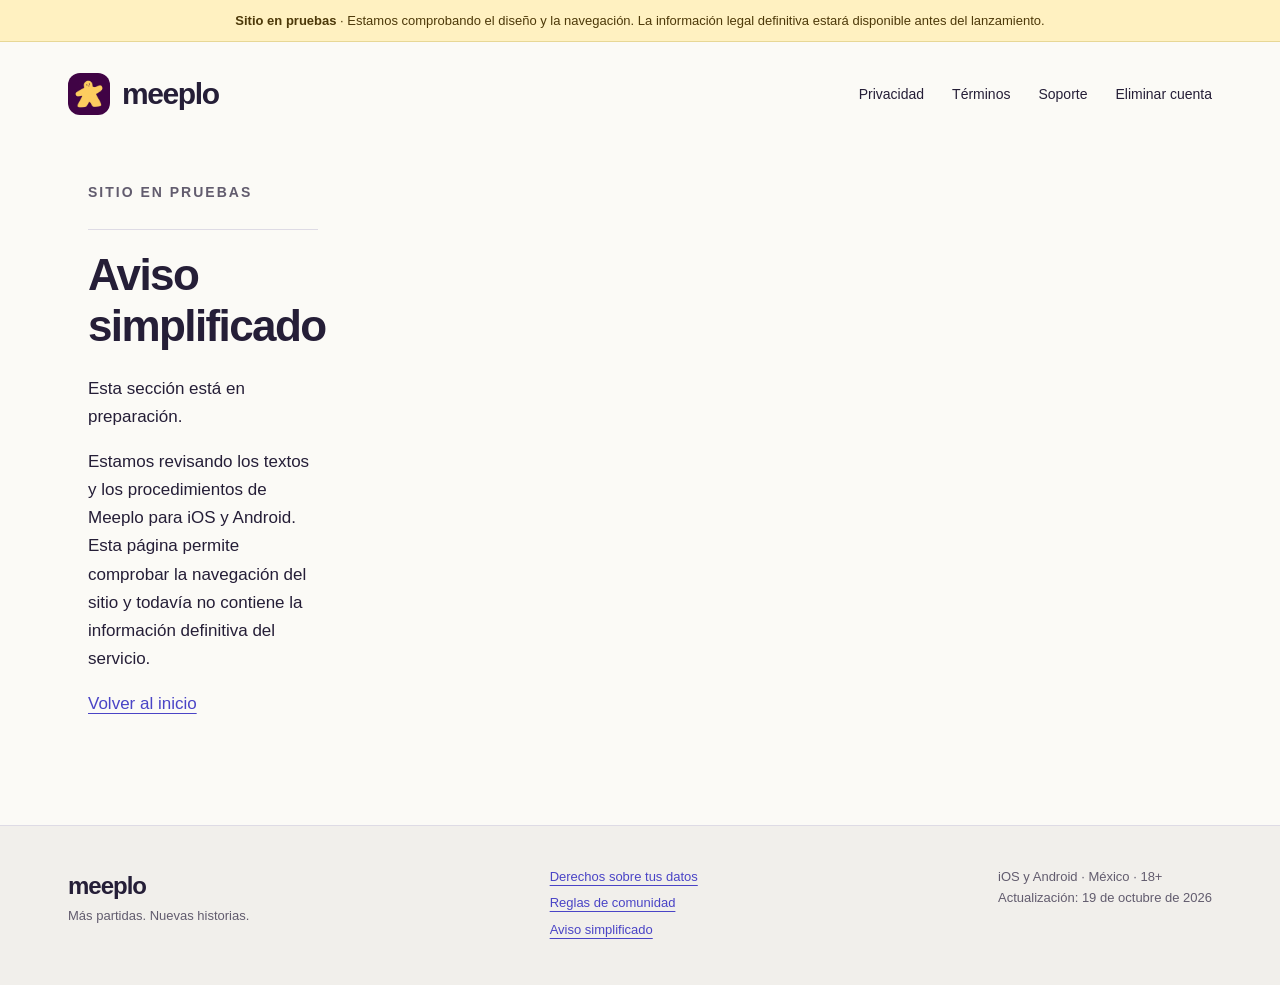
==== aviso-simplificado/index.html @ b1030d9e "Publish Meeplo navigation preview" ====
<!doctype html>
<html lang="es-MX"><head><meta charset="utf-8"><meta name="viewport" content="width=device-width, initial-scale=1">
<title>Aviso simplificado · Meeplo</title><meta name="description" content="Información, privacidad, términos y soporte de Meeplo para iOS y Android.">
<meta name="robots" content="noindex,nofollow"><link rel="stylesheet" href="../assets/site.css"><link rel="icon" href="../assets/meeplo.png"></head>
<body><a class="skip" href="#contenido">Saltar al contenido</a><div class="draft"><strong>Sitio en pruebas</strong> · Estamos comprobando el diseño y la navegación. La información legal definitiva estará disponible antes del lanzamiento.</div>
<header><a class="brand" href="../"><img src="../assets/meeplo.png" width="42" height="42" alt=""><span>meeplo</span></a><nav aria-label="Navegación principal"><a href="../privacidad/">Privacidad</a><a href="../terminos/">Términos</a><a href="../soporte/">Soporte</a><a href="../eliminar-cuenta/">Eliminar cuenta</a></nav></header>
<main id="contenido" tabindex="-1" class="document"><article><p class="eyebrow">SITIO EN PRUEBAS</p><h1>Aviso simplificado</h1><p>Esta sección está en preparación.</p><p>Estamos revisando los textos y los procedimientos de Meeplo para iOS y Android. Esta página permite comprobar la navegación del sitio y todavía no contiene la información definitiva del servicio.</p><p><a href="../">Volver al inicio</a></p></article></main>
<footer><div><strong>meeplo</strong><p>Más partidas. Nuevas historias.</p></div><div><a href="../derechos/">Derechos sobre tus datos</a><a href="../comunidad/">Reglas de comunidad</a><a href="../aviso-simplificado/">Aviso simplificado</a></div><p>iOS y Android · México · 18+<br>Actualización: <time datetime="2026-10-19">19 de octubre de 2026</time></p></footer></body></html>
---- assets/site.css ----
:root{color-scheme:light;--ink:#251e37;--purple:#4a44c6;--muted:#625c6e;--paper:#fbfaf6;--line:#dedbe5;--yellow:#ffda66}*{box-sizing:border-box}html{scroll-behavior:smooth;scroll-padding-top:2rem}body{margin:0;background:var(--paper);color:var(--ink);font:17px/1.65 -apple-system,BlinkMacSystemFont,"Segoe UI",sans-serif}a{color:var(--purple);text-underline-offset:4px}a:hover{text-decoration-thickness:2px}a:focus-visible{outline:3px solid var(--purple);outline-offset:5px;border-radius:3px}img{max-width:100%;height:auto}.skip{position:absolute;top:-100px;left:1rem;background:white;padding:1rem;z-index:10}.skip:focus{top:1rem}.draft{padding:10px 24px;background:#fff1c1;color:#4d3909;text-align:center;font-size:13px;border-bottom:1px solid #e7d796}header{max-width:1220px;margin:auto;padding:27px 38px;display:flex;justify-content:space-between;align-items:center;gap:24px}.brand{display:flex;align-items:center;gap:12px;text-decoration:none;color:var(--ink);font-size:30px;font-weight:800;letter-spacing:-1.4px}.brand img{border-radius:12px}nav{display:flex;flex-wrap:wrap;gap:12px 28px}nav a{color:var(--ink);font-size:14px;text-decoration:none;padding:8px 0}nav a[aria-current]{color:var(--purple);text-decoration:underline;font-weight:700}.home{max-width:1220px;margin:auto;padding:25px 38px 80px}.hero{display:grid;grid-template-columns:1.35fr 1fr;gap:60px;align-items:center;padding:35px 0 76px}.eyebrow{font-size:11px;font-weight:750;letter-spacing:2px;color:var(--purple);margin:0 0 20px}h1,h2,p{margin-top:0}h1{font-size:clamp(42px,5.1vw,65px);letter-spacing:-3px;line-height:1.1;font-weight:750;margin-bottom:24px}h1 em{font-style:normal;color:var(--purple)}.lead{font-size:18px;line-height:1.7;max-width:550px;color:var(--muted)}.actions{display:flex;align-items:center;gap:24px;flex-wrap:wrap;margin:30px 0 20px}.button{display:inline-flex;align-items:center;justify-content:space-between;gap:30px;background:var(--purple);color:white;border-radius:12px;text-decoration:none;padding:13px 20px;font-size:14px;font-weight:650}.text-link{font-size:14px;font-weight:650}.small{font-size:12px;color:var(--muted)}.hero-art{aspect-ratio:1/1.16;background:#330e42;border-radius:140px 140px 32px 32px;display:flex;align-items:center;justify-content:center;flex-direction:column;color:var(--yellow);padding:36px;text-align:center;box-shadow:12px 12px 0 #eee9e3}.hero-art img{width:160px;border-radius:32px}.hero-art p{font-size:48px;font-weight:750;line-height:1.08;letter-spacing:-2px;margin:20px 0 25px}.hero-art span{font-size:10px;letter-spacing:2px}.how{border-top:1px solid var(--line);border-bottom:1px solid var(--line);padding:38px 0;display:grid;grid-template-columns:1fr 1.2fr 1fr;gap:40px}.how h2{font-size:27px;line-height:1.2;letter-spacing:-.7px}.how p{font-size:15px;color:var(--muted);margin:0}.help{display:grid;grid-template-columns:1fr 1.5fr;gap:70px;margin-top:66px}.help h2{font-size:40px;line-height:1.15;letter-spacing:-1.5px}.help p:not(.eyebrow){color:var(--muted);font-size:16px;max-width:320px}.link-list>a{display:flex;justify-content:space-between;gap:24px;align-items:center;text-decoration:none;color:var(--ink);padding:22px 0;border-bottom:1px solid var(--line)}.link-list>a:first-child{padding-top:0}.link-list strong{font-size:18px}.link-list small{display:block;color:var(--muted);font-size:14px;margin-top:3px}.link-list b{color:var(--purple);font-size:24px}footer{border-top:1px solid var(--line);padding:40px max(30px,calc((100vw - 1144px)/2));display:flex;justify-content:space-between;gap:30px;font-size:13px;background:#f1efeb}footer strong{font-size:24px;letter-spacing:-1px}footer p{color:var(--muted);margin-bottom:0}footer a{display:block;margin-bottom:5px}.document{max-width:1180px;margin:35px auto 90px;padding:0 38px;display:grid;grid-template-columns:230px minmax(0,720px);gap:60px;align-items:start}.document h1{font-size:44px;letter-spacing:-1.6px;line-height:1.15}.document h2{font-size:25px;letter-spacing:-.5px;margin-top:42px;margin-bottom:14px}.document p,.document li{overflow-wrap:anywhere}.document article{min-width:0}.document aside{position:sticky;top:25px;font-size:13px}.document aside ol{list-style:none;padding:0;margin:0}.document aside a{color:var(--muted);text-decoration:none;display:block;padding:6px 0;line-height:1.4}.document aside a:hover{text-decoration:underline}.document mark{background:#fff0bd;color:#59420e;border-radius:3px;padding:2px 3px;font-size:.9em}.document article>p:first-of-type{font-size:14px;color:var(--muted);border-bottom:1px solid var(--line);padding-bottom:25px}.document li{margin:10px 0}@media(max-width:800px){header{align-items:flex-start;padding:22px 24px;flex-direction:column;gap:16px}nav{gap:8px 22px}.home{padding:15px 24px 50px}.hero{grid-template-columns:1fr;gap:35px;padding:22px 0 45px}h1{font-size:48px;letter-spacing:-2px}.hero-art{max-width:360px;width:100%;aspect-ratio:1.15;margin:auto;border-radius:100px 100px 24px 24px;box-shadow:7px 7px 0 #eee9e3;padding:25px}.hero-art img{width:100px}.hero-art p{font-size:36px;margin:12px 0 20px}.how{grid-template-columns:1fr;gap:16px;padding:28px 0}.how h2{margin-bottom:0}.help{grid-template-columns:1fr;gap:20px;margin-top:40px}.help h2{font-size:34px}.help p:not(.eyebrow){max-width:none}footer{padding:30px 24px;flex-direction:column;gap:24px}.document{display:block;padding:0 24px;margin-top:20px}.document aside{position:static;border-bottom:1px solid var(--line);padding-bottom:20px;margin-bottom:30px}.document aside ol{columns:2;column-gap:22px}.document aside li{break-inside:avoid}.document h1{font-size:36px}.draft{font-size:12px;padding:10px 18px}.document h2{font-size:23px}}@media(max-width:380px){h1{font-size:42px}.actions{gap:18px}.document aside ol{columns:1}nav{gap:8px 16px}.document h1{font-size:32px}}@media(prefers-reduced-motion:reduce){html{scroll-behavior:auto}}@media print{header,footer,.draft,aside,.skip{display:none!important}.document{display:block;margin:0;padding:0}body{font:11pt/1.5 serif;background:white}.document h1{font-size:24pt}.document h2{font-size:16pt;break-after:avoid}a{color:inherit}}
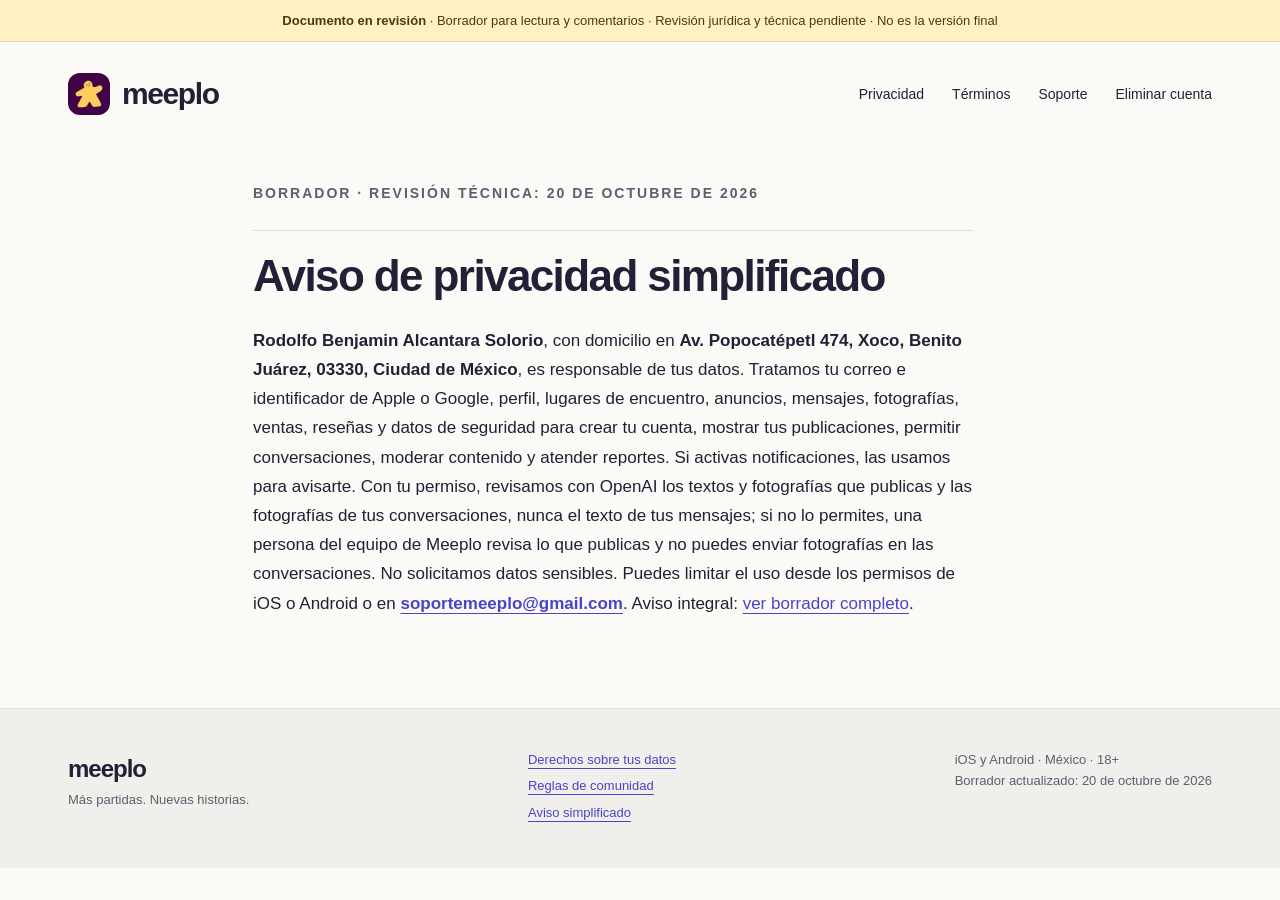
==== commit 94c302d5: "Add review drafts to Meeplo website" ====
--- a/aviso-simplificado/index.html
+++ b/aviso-simplificado/index.html
@@ -1,8 +1,10 @@
 <!doctype html>
 <html lang="es-MX"><head><meta charset="utf-8"><meta name="viewport" content="width=device-width, initial-scale=1">
-<title>Aviso simplificado · Meeplo</title><meta name="description" content="Información, privacidad, términos y soporte de Meeplo para iOS y Android.">
+<title>Aviso simplificado · Meeplo</title><meta name="description" content="Borrador de Aviso simplificado de Meeplo para iOS y Android, disponible para revisión.">
 <meta name="robots" content="noindex,nofollow"><link rel="stylesheet" href="../assets/site.css"><link rel="icon" href="../assets/meeplo.png"></head>
-<body><a class="skip" href="#contenido">Saltar al contenido</a><div class="draft"><strong>Sitio en pruebas</strong> · Estamos comprobando el diseño y la navegación. La información legal definitiva estará disponible antes del lanzamiento.</div>
+<body><a class="skip" href="#contenido">Saltar al contenido</a><div class="draft"><strong>Documento en revisión</strong> · Borrador para lectura y comentarios · Revisión jurídica y técnica pendiente · No es la versión final</div>
 <header><a class="brand" href="../"><img src="../assets/meeplo.png" width="42" height="42" alt=""><span>meeplo</span></a><nav aria-label="Navegación principal"><a href="../privacidad/">Privacidad</a><a href="../terminos/">Términos</a><a href="../soporte/">Soporte</a><a href="../eliminar-cuenta/">Eliminar cuenta</a></nav></header>
-<main id="contenido" tabindex="-1" class="document"><article><p class="eyebrow">SITIO EN PRUEBAS</p><h1>Aviso simplificado</h1><p>Esta sección está en preparación.</p><p>Estamos revisando los textos y los procedimientos de Meeplo para iOS y Android. Esta página permite comprobar la navegación del sitio y todavía no contiene la información definitiva del servicio.</p><p><a href="../">Volver al inicio</a></p></article></main>
-<footer><div><strong>meeplo</strong><p>Más partidas. Nuevas historias.</p></div><div><a href="../derechos/">Derechos sobre tus datos</a><a href="../comunidad/">Reglas de comunidad</a><a href="../aviso-simplificado/">Aviso simplificado</a></div><p>iOS y Android · México · 18+<br>Actualización: <time datetime="2026-10-19">19 de octubre de 2026</time></p></footer></body></html>+<main id="contenido" tabindex="-1" class="document no-aside"><article><p class="eyebrow">BORRADOR · REVISIÓN TÉCNICA: 20 DE OCTUBRE DE 2026</p><h1 id="seccion-1">Aviso de privacidad simplificado</h1>
+<p><strong>Rodolfo Benjamin Alcantara Solorio</strong>, con domicilio en <strong>Av. Popocatépetl 474, Xoco, Benito Juárez, 03330, Ciudad de México</strong>, es responsable de tus datos. Tratamos tu correo e identificador de Apple o Google, perfil, lugares de encuentro, anuncios, mensajes, fotografías, ventas, reseñas y datos de seguridad para crear tu cuenta, mostrar tus publicaciones, permitir conversaciones, moderar contenido y atender reportes. Si activas notificaciones, las usamos para avisarte. Con tu permiso, revisamos con OpenAI los textos y fotografías que publicas y las fotografías de tus conversaciones, nunca el texto de tus mensajes; si no lo permites, una persona del equipo de Meeplo revisa lo que publicas y no puedes enviar fotografías en las conversaciones. No solicitamos datos sensibles. Puedes limitar el uso desde los permisos de iOS o Android o en <strong><a href="mailto:soportemeeplo@gmail.com">soportemeeplo@gmail.com</a></strong>. Aviso integral: <a href="../privacidad/">ver borrador completo</a>.</p>
+</article></main>
+<footer><div><strong>meeplo</strong><p>Más partidas. Nuevas historias.</p></div><div><a href="../derechos/">Derechos sobre tus datos</a><a href="../comunidad/">Reglas de comunidad</a><a href="../aviso-simplificado/">Aviso simplificado</a></div><p>iOS y Android · México · 18+<br>Borrador actualizado: <time datetime="2026-10-20">20 de octubre de 2026</time></p></footer></body></html>
--- a/assets/site.css
+++ b/assets/site.css
@@ -1 +1,17 @@
 :root{color-scheme:light;--ink:#251e37;--purple:#4a44c6;--muted:#625c6e;--paper:#fbfaf6;--line:#dedbe5;--yellow:#ffda66}*{box-sizing:border-box}html{scroll-behavior:smooth;scroll-padding-top:2rem}body{margin:0;background:var(--paper);color:var(--ink);font:17px/1.65 -apple-system,BlinkMacSystemFont,"Segoe UI",sans-serif}a{color:var(--purple);text-underline-offset:4px}a:hover{text-decoration-thickness:2px}a:focus-visible{outline:3px solid var(--purple);outline-offset:5px;border-radius:3px}img{max-width:100%;height:auto}.skip{position:absolute;top:-100px;left:1rem;background:white;padding:1rem;z-index:10}.skip:focus{top:1rem}.draft{padding:10px 24px;background:#fff1c1;color:#4d3909;text-align:center;font-size:13px;border-bottom:1px solid #e7d796}header{max-width:1220px;margin:auto;padding:27px 38px;display:flex;justify-content:space-between;align-items:center;gap:24px}.brand{display:flex;align-items:center;gap:12px;text-decoration:none;color:var(--ink);font-size:30px;font-weight:800;letter-spacing:-1.4px}.brand img{border-radius:12px}nav{display:flex;flex-wrap:wrap;gap:12px 28px}nav a{color:var(--ink);font-size:14px;text-decoration:none;padding:8px 0}nav a[aria-current]{color:var(--purple);text-decoration:underline;font-weight:700}.home{max-width:1220px;margin:auto;padding:25px 38px 80px}.hero{display:grid;grid-template-columns:1.35fr 1fr;gap:60px;align-items:center;padding:35px 0 76px}.eyebrow{font-size:11px;font-weight:750;letter-spacing:2px;color:var(--purple);margin:0 0 20px}h1,h2,p{margin-top:0}h1{font-size:clamp(42px,5.1vw,65px);letter-spacing:-3px;line-height:1.1;font-weight:750;margin-bottom:24px}h1 em{font-style:normal;color:var(--purple)}.lead{font-size:18px;line-height:1.7;max-width:550px;color:var(--muted)}.actions{display:flex;align-items:center;gap:24px;flex-wrap:wrap;margin:30px 0 20px}.button{display:inline-flex;align-items:center;justify-content:space-between;gap:30px;background:var(--purple);color:white;border-radius:12px;text-decoration:none;padding:13px 20px;font-size:14px;font-weight:650}.text-link{font-size:14px;font-weight:650}.small{font-size:12px;color:var(--muted)}.hero-art{aspect-ratio:1/1.16;background:#330e42;border-radius:140px 140px 32px 32px;display:flex;align-items:center;justify-content:center;flex-direction:column;color:var(--yellow);padding:36px;text-align:center;box-shadow:12px 12px 0 #eee9e3}.hero-art img{width:160px;border-radius:32px}.hero-art p{font-size:48px;font-weight:750;line-height:1.08;letter-spacing:-2px;margin:20px 0 25px}.hero-art span{font-size:10px;letter-spacing:2px}.how{border-top:1px solid var(--line);border-bottom:1px solid var(--line);padding:38px 0;display:grid;grid-template-columns:1fr 1.2fr 1fr;gap:40px}.how h2{font-size:27px;line-height:1.2;letter-spacing:-.7px}.how p{font-size:15px;color:var(--muted);margin:0}.help{display:grid;grid-template-columns:1fr 1.5fr;gap:70px;margin-top:66px}.help h2{font-size:40px;line-height:1.15;letter-spacing:-1.5px}.help p:not(.eyebrow){color:var(--muted);font-size:16px;max-width:320px}.link-list>a{display:flex;justify-content:space-between;gap:24px;align-items:center;text-decoration:none;color:var(--ink);padding:22px 0;border-bottom:1px solid var(--line)}.link-list>a:first-child{padding-top:0}.link-list strong{font-size:18px}.link-list small{display:block;color:var(--muted);font-size:14px;margin-top:3px}.link-list b{color:var(--purple);font-size:24px}footer{border-top:1px solid var(--line);padding:40px max(30px,calc((100vw - 1144px)/2));display:flex;justify-content:space-between;gap:30px;font-size:13px;background:#f1efeb}footer strong{font-size:24px;letter-spacing:-1px}footer p{color:var(--muted);margin-bottom:0}footer a{display:block;margin-bottom:5px}.document{max-width:1180px;margin:35px auto 90px;padding:0 38px;display:grid;grid-template-columns:230px minmax(0,720px);gap:60px;align-items:start}.document h1{font-size:44px;letter-spacing:-1.6px;line-height:1.15}.document h2{font-size:25px;letter-spacing:-.5px;margin-top:42px;margin-bottom:14px}.document p,.document li{overflow-wrap:anywhere}.document article{min-width:0}.document aside{position:sticky;top:25px;font-size:13px}.document aside ol{list-style:none;padding:0;margin:0}.document aside a{color:var(--muted);text-decoration:none;display:block;padding:6px 0;line-height:1.4}.document aside a:hover{text-decoration:underline}.document mark{background:#fff0bd;color:#59420e;border-radius:3px;padding:2px 3px;font-size:.9em}.document article>p:first-of-type{font-size:14px;color:var(--muted);border-bottom:1px solid var(--line);padding-bottom:25px}.document li{margin:10px 0}@media(max-width:800px){header{align-items:flex-start;padding:22px 24px;flex-direction:column;gap:16px}nav{gap:8px 22px}.home{padding:15px 24px 50px}.hero{grid-template-columns:1fr;gap:35px;padding:22px 0 45px}h1{font-size:48px;letter-spacing:-2px}.hero-art{max-width:360px;width:100%;aspect-ratio:1.15;margin:auto;border-radius:100px 100px 24px 24px;box-shadow:7px 7px 0 #eee9e3;padding:25px}.hero-art img{width:100px}.hero-art p{font-size:36px;margin:12px 0 20px}.how{grid-template-columns:1fr;gap:16px;padding:28px 0}.how h2{margin-bottom:0}.help{grid-template-columns:1fr;gap:20px;margin-top:40px}.help h2{font-size:34px}.help p:not(.eyebrow){max-width:none}footer{padding:30px 24px;flex-direction:column;gap:24px}.document{display:block;padding:0 24px;margin-top:20px}.document aside{position:static;border-bottom:1px solid var(--line);padding-bottom:20px;margin-bottom:30px}.document aside ol{columns:2;column-gap:22px}.document aside li{break-inside:avoid}.document h1{font-size:36px}.draft{font-size:12px;padding:10px 18px}.document h2{font-size:23px}}@media(max-width:380px){h1{font-size:42px}.actions{gap:18px}.document aside ol{columns:1}nav{gap:8px 16px}.document h1{font-size:32px}}@media(prefers-reduced-motion:reduce){html{scroll-behavior:auto}}@media print{header,footer,.draft,aside,.skip{display:none!important}.document{display:block;margin:0;padding:0}body{font:11pt/1.5 serif;background:white}.document h1{font-size:24pt}.document h2{font-size:16pt;break-after:avoid}a{color:inherit}}
+
+/* Long-form legal drafts */
+.document blockquote{margin:22px 0;padding:15px 19px;border-left:4px solid var(--purple);background:#f0eefb;color:var(--ink)}
+.document blockquote p:last-child{margin-bottom:0}
+.document h3{font-size:19px;margin:28px 0 10px}
+.document article p,.document article li{line-height:1.72}
+.document article ol,.document article ul{padding-left:1.35rem}
+.document .table-scroll{overflow-x:auto;margin:22px 0;border:1px solid var(--line);border-radius:10px;background:#fff}
+.document table{width:100%;border-collapse:collapse;min-width:550px;font-size:14px;line-height:1.5}
+.document th,.document td{padding:12px 14px;text-align:left;vertical-align:top;border-bottom:1px solid var(--line)}
+.document th{background:#f1eff9}
+.document tr:last-child td{border-bottom:0}
+.document.no-aside{display:block;max-width:850px}
+.document.no-aside article{max-width:720px}
+.document aside{max-height:calc(100vh - 50px);overflow:auto}
+@media(max-width:800px){.document aside{max-height:none;overflow:visible}.document table{min-width:480px}}
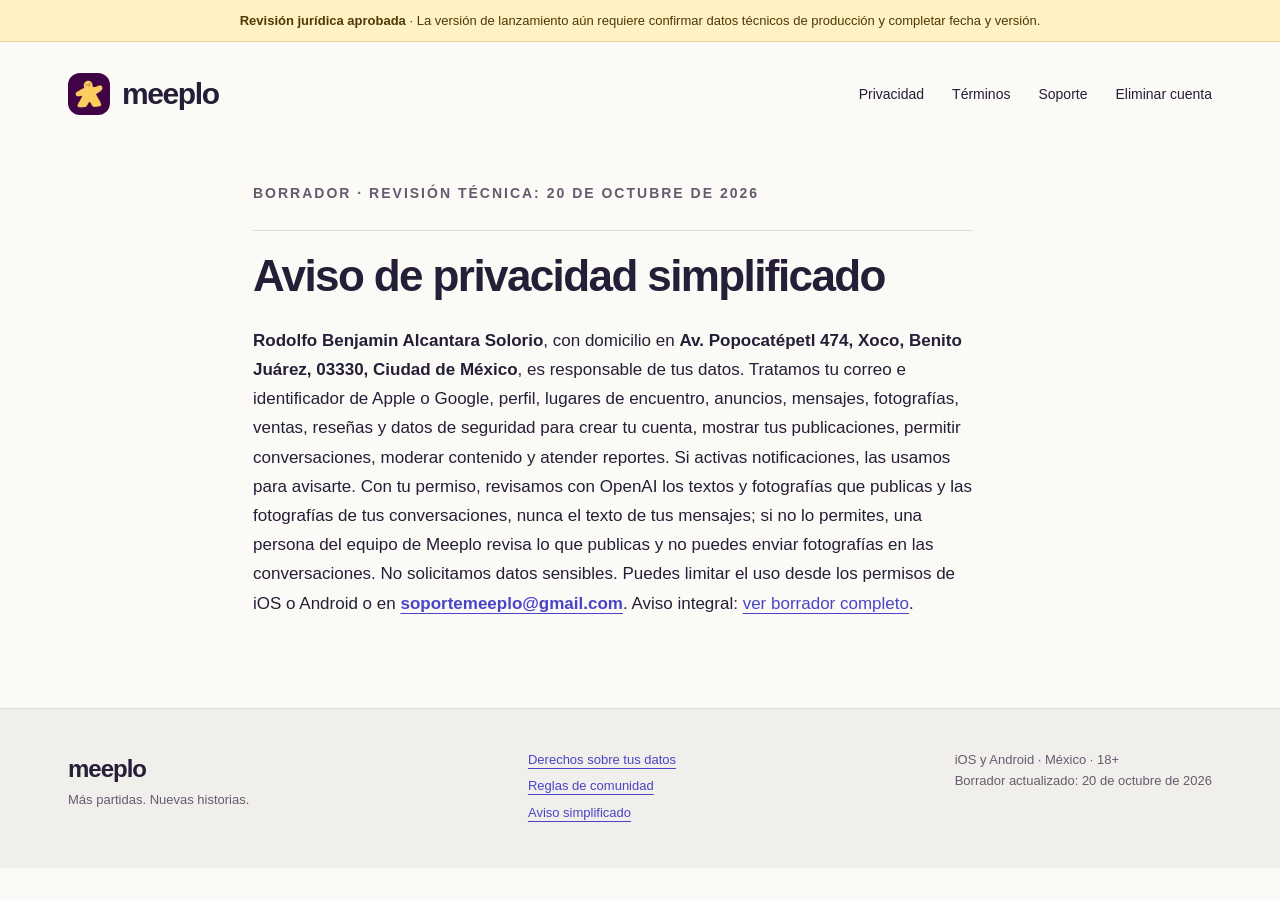
==== commit af0a463d: "Mark legal review approved on website" ====
--- a/aviso-simplificado/index.html
+++ b/aviso-simplificado/index.html
@@ -2,7 +2,7 @@
 <html lang="es-MX"><head><meta charset="utf-8"><meta name="viewport" content="width=device-width, initial-scale=1">
 <title>Aviso simplificado · Meeplo</title><meta name="description" content="Borrador de Aviso simplificado de Meeplo para iOS y Android, disponible para revisión.">
 <meta name="robots" content="noindex,nofollow"><link rel="stylesheet" href="../assets/site.css"><link rel="icon" href="../assets/meeplo.png"></head>
-<body><a class="skip" href="#contenido">Saltar al contenido</a><div class="draft"><strong>Documento en revisión</strong> · Borrador para lectura y comentarios · Revisión jurídica y técnica pendiente · No es la versión final</div>
+<body><a class="skip" href="#contenido">Saltar al contenido</a><div class="draft"><strong>Revisión jurídica aprobada</strong> · La versión de lanzamiento aún requiere confirmar datos técnicos de producción y completar fecha y versión.</div>
 <header><a class="brand" href="../"><img src="../assets/meeplo.png" width="42" height="42" alt=""><span>meeplo</span></a><nav aria-label="Navegación principal"><a href="../privacidad/">Privacidad</a><a href="../terminos/">Términos</a><a href="../soporte/">Soporte</a><a href="../eliminar-cuenta/">Eliminar cuenta</a></nav></header>
 <main id="contenido" tabindex="-1" class="document no-aside"><article><p class="eyebrow">BORRADOR · REVISIÓN TÉCNICA: 20 DE OCTUBRE DE 2026</p><h1 id="seccion-1">Aviso de privacidad simplificado</h1>
 <p><strong>Rodolfo Benjamin Alcantara Solorio</strong>, con domicilio en <strong>Av. Popocatépetl 474, Xoco, Benito Juárez, 03330, Ciudad de México</strong>, es responsable de tus datos. Tratamos tu correo e identificador de Apple o Google, perfil, lugares de encuentro, anuncios, mensajes, fotografías, ventas, reseñas y datos de seguridad para crear tu cuenta, mostrar tus publicaciones, permitir conversaciones, moderar contenido y atender reportes. Si activas notificaciones, las usamos para avisarte. Con tu permiso, revisamos con OpenAI los textos y fotografías que publicas y las fotografías de tus conversaciones, nunca el texto de tus mensajes; si no lo permites, una persona del equipo de Meeplo revisa lo que publicas y no puedes enviar fotografías en las conversaciones. No solicitamos datos sensibles. Puedes limitar el uso desde los permisos de iOS o Android o en <strong><a href="mailto:soportemeeplo@gmail.com">soportemeeplo@gmail.com</a></strong>. Aviso integral: <a href="../privacidad/">ver borrador completo</a>.</p>
--- a/assets/site.css
+++ b/assets/site.css
@@ -15,3 +15,8 @@
 .document.no-aside article{max-width:720px}
 .document aside{max-height:calc(100vh - 50px);overflow:auto}
 @media(max-width:800px){.document aside{max-height:none;overflow:visible}.document table{min-width:480px}}
+
+.document aside details{border:1px solid var(--line);border-radius:10px;padding:10px 14px;background:#fff}
+.document aside summary{font-weight:700;color:var(--purple);cursor:pointer}
+.document aside ol{margin-top:12px}
+@media(max-width:800px){.document aside{margin-bottom:24px;padding-bottom:0;border-bottom:0}.document aside ol{columns:1}}
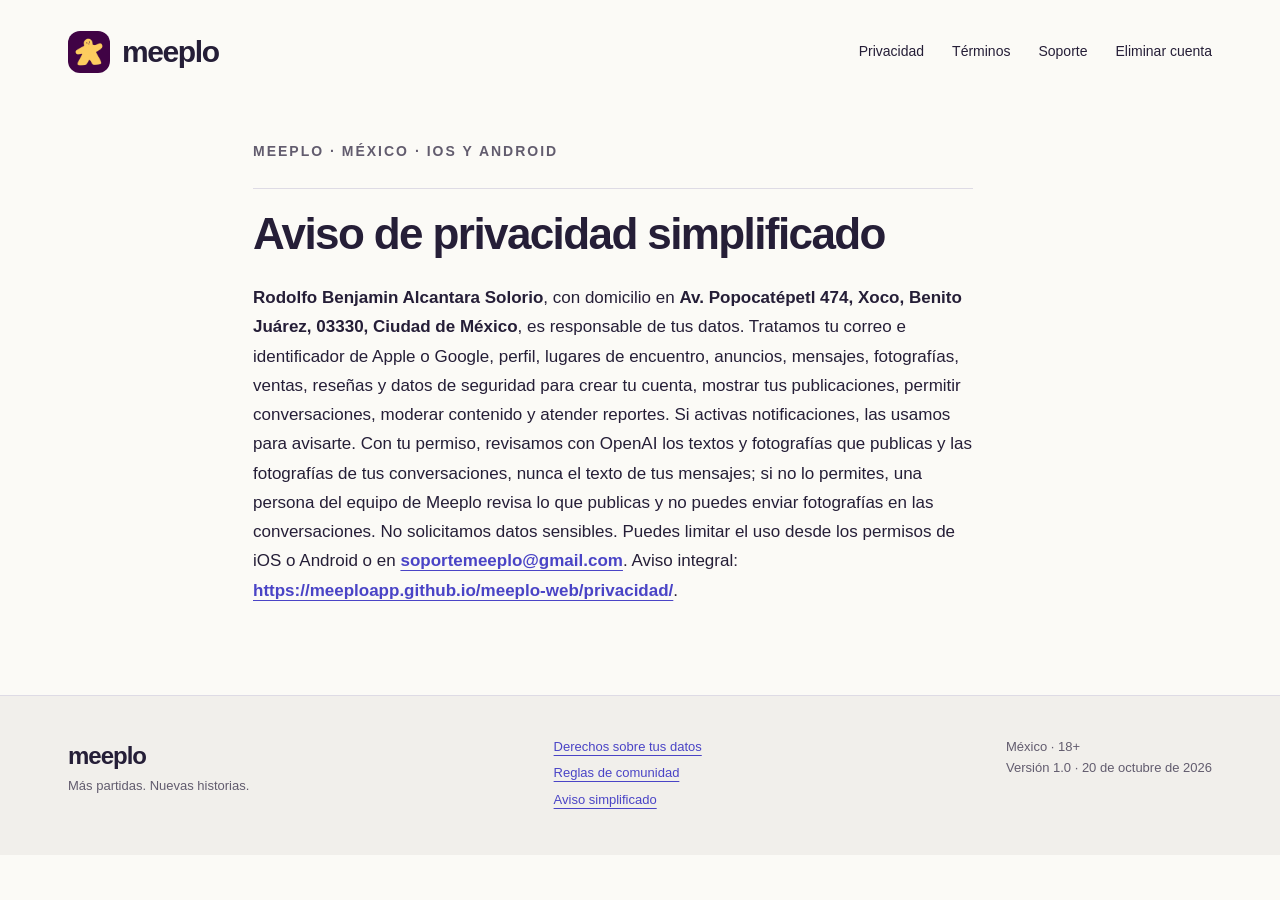
==== commit b2eb5670: "Publish Meeplo legal texts version 1.0" ====
--- a/aviso-simplificado/index.html
+++ b/aviso-simplificado/index.html
@@ -1,10 +1,10 @@
 <!doctype html>
 <html lang="es-MX"><head><meta charset="utf-8"><meta name="viewport" content="width=device-width, initial-scale=1">
-<title>Aviso simplificado · Meeplo</title><meta name="description" content="Borrador de Aviso simplificado de Meeplo para iOS y Android, disponible para revisión.">
-<meta name="robots" content="noindex,nofollow"><link rel="stylesheet" href="../assets/site.css"><link rel="icon" href="../assets/meeplo.png"></head>
-<body><a class="skip" href="#contenido">Saltar al contenido</a><div class="draft"><strong>Revisión jurídica aprobada</strong> · La versión de lanzamiento aún requiere confirmar datos técnicos de producción y completar fecha y versión.</div>
+<title>Aviso simplificado · Meeplo</title><meta name="description" content="Aviso simplificado de Meeplo para iOS y Android en México.">
+<link rel="stylesheet" href="../assets/site.css"><link rel="icon" href="../assets/meeplo.png"></head>
+<body><a class="skip" href="#contenido">Saltar al contenido</a>
 <header><a class="brand" href="../"><img src="../assets/meeplo.png" width="42" height="42" alt=""><span>meeplo</span></a><nav aria-label="Navegación principal"><a href="../privacidad/">Privacidad</a><a href="../terminos/">Términos</a><a href="../soporte/">Soporte</a><a href="../eliminar-cuenta/">Eliminar cuenta</a></nav></header>
-<main id="contenido" tabindex="-1" class="document no-aside"><article><p class="eyebrow">BORRADOR · REVISIÓN TÉCNICA: 20 DE OCTUBRE DE 2026</p><h1 id="seccion-1">Aviso de privacidad simplificado</h1>
-<p><strong>Rodolfo Benjamin Alcantara Solorio</strong>, con domicilio en <strong>Av. Popocatépetl 474, Xoco, Benito Juárez, 03330, Ciudad de México</strong>, es responsable de tus datos. Tratamos tu correo e identificador de Apple o Google, perfil, lugares de encuentro, anuncios, mensajes, fotografías, ventas, reseñas y datos de seguridad para crear tu cuenta, mostrar tus publicaciones, permitir conversaciones, moderar contenido y atender reportes. Si activas notificaciones, las usamos para avisarte. Con tu permiso, revisamos con OpenAI los textos y fotografías que publicas y las fotografías de tus conversaciones, nunca el texto de tus mensajes; si no lo permites, una persona del equipo de Meeplo revisa lo que publicas y no puedes enviar fotografías en las conversaciones. No solicitamos datos sensibles. Puedes limitar el uso desde los permisos de iOS o Android o en <strong><a href="mailto:soportemeeplo@gmail.com">soportemeeplo@gmail.com</a></strong>. Aviso integral: <a href="../privacidad/">ver borrador completo</a>.</p>
+<main id="contenido" tabindex="-1" class="document no-aside"><article><p class="eyebrow">MEEPLO · MÉXICO · IOS Y ANDROID</p><h1 id="seccion-1">Aviso de privacidad simplificado</h1>
+<p><strong>Rodolfo Benjamin Alcantara Solorio</strong>, con domicilio en <strong>Av. Popocatépetl 474, Xoco, Benito Juárez, 03330, Ciudad de México</strong>, es responsable de tus datos. Tratamos tu correo e identificador de Apple o Google, perfil, lugares de encuentro, anuncios, mensajes, fotografías, ventas, reseñas y datos de seguridad para crear tu cuenta, mostrar tus publicaciones, permitir conversaciones, moderar contenido y atender reportes. Si activas notificaciones, las usamos para avisarte. Con tu permiso, revisamos con OpenAI los textos y fotografías que publicas y las fotografías de tus conversaciones, nunca el texto de tus mensajes; si no lo permites, una persona del equipo de Meeplo revisa lo que publicas y no puedes enviar fotografías en las conversaciones. No solicitamos datos sensibles. Puedes limitar el uso desde los permisos de iOS o Android o en <strong><a href="mailto:soportemeeplo@gmail.com">soportemeeplo@gmail.com</a></strong>. Aviso integral: <strong><a href="https://meeploapp.github.io/meeplo-web/privacidad/">https://meeploapp.github.io/meeplo-web/privacidad/</a></strong>.</p>
 </article></main>
-<footer><div><strong>meeplo</strong><p>Más partidas. Nuevas historias.</p></div><div><a href="../derechos/">Derechos sobre tus datos</a><a href="../comunidad/">Reglas de comunidad</a><a href="../aviso-simplificado/">Aviso simplificado</a></div><p>iOS y Android · México · 18+<br>Borrador actualizado: <time datetime="2026-10-20">20 de octubre de 2026</time></p></footer></body></html>+<footer><div><strong>meeplo</strong><p>Más partidas. Nuevas historias.</p></div><div><a href="../derechos/">Derechos sobre tus datos</a><a href="../comunidad/">Reglas de comunidad</a><a href="../aviso-simplificado/">Aviso simplificado</a></div><p>México · 18+<br>Versión 1.0 · <time datetime="2026-10-20">20 de octubre de 2026</time></p></footer></body></html>
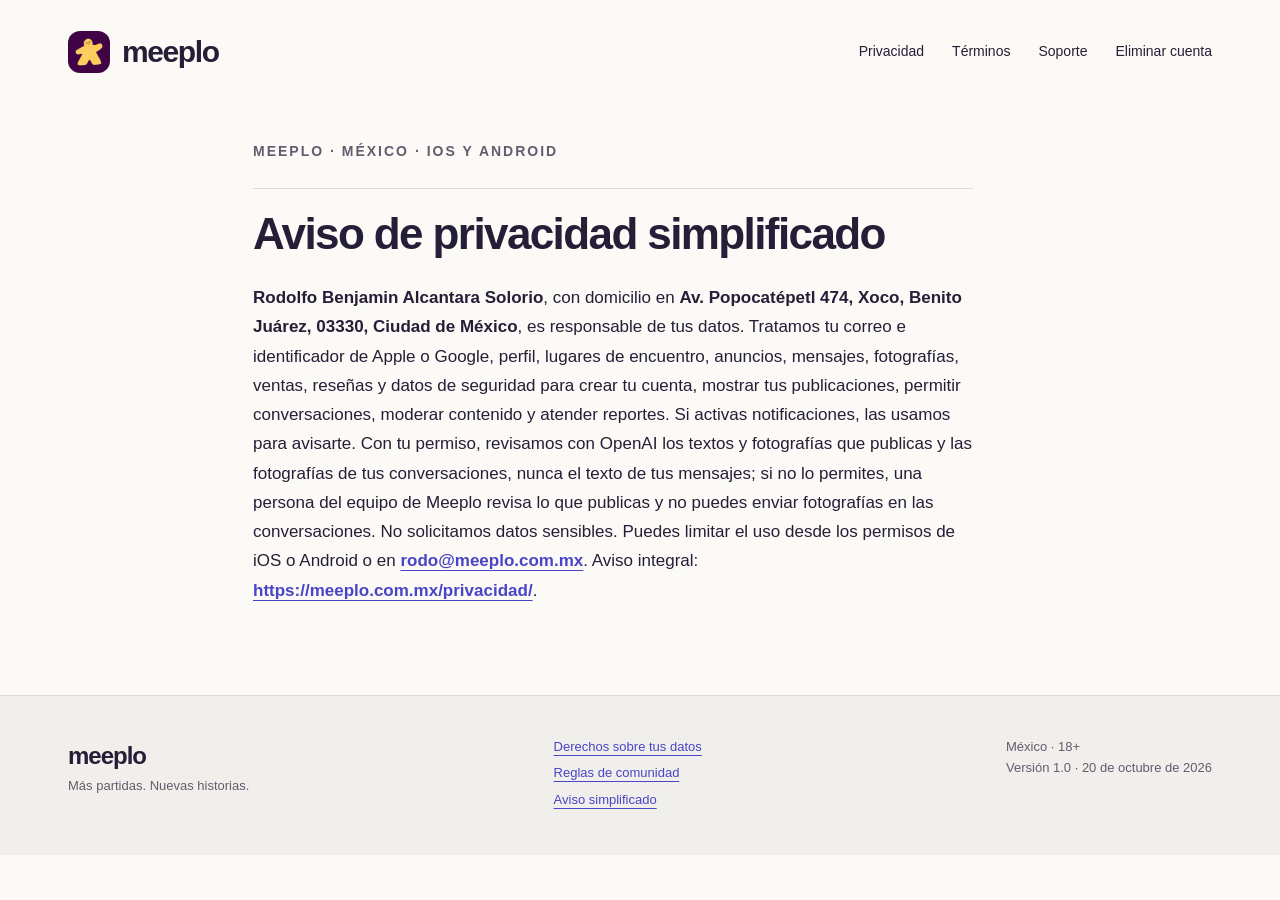
==== commit 37fd99fb: "Update Meeplo contact email and public website URLs" ====
--- a/aviso-simplificado/index.html
+++ b/aviso-simplificado/index.html
@@ -5,6 +5,6 @@
 <body><a class="skip" href="#contenido">Saltar al contenido</a>
 <header><a class="brand" href="../"><img src="../assets/meeplo.png" width="42" height="42" alt=""><span>meeplo</span></a><nav aria-label="Navegación principal"><a href="../privacidad/">Privacidad</a><a href="../terminos/">Términos</a><a href="../soporte/">Soporte</a><a href="../eliminar-cuenta/">Eliminar cuenta</a></nav></header>
 <main id="contenido" tabindex="-1" class="document no-aside"><article><p class="eyebrow">MEEPLO · MÉXICO · IOS Y ANDROID</p><h1 id="seccion-1">Aviso de privacidad simplificado</h1>
-<p><strong>Rodolfo Benjamin Alcantara Solorio</strong>, con domicilio en <strong>Av. Popocatépetl 474, Xoco, Benito Juárez, 03330, Ciudad de México</strong>, es responsable de tus datos. Tratamos tu correo e identificador de Apple o Google, perfil, lugares de encuentro, anuncios, mensajes, fotografías, ventas, reseñas y datos de seguridad para crear tu cuenta, mostrar tus publicaciones, permitir conversaciones, moderar contenido y atender reportes. Si activas notificaciones, las usamos para avisarte. Con tu permiso, revisamos con OpenAI los textos y fotografías que publicas y las fotografías de tus conversaciones, nunca el texto de tus mensajes; si no lo permites, una persona del equipo de Meeplo revisa lo que publicas y no puedes enviar fotografías en las conversaciones. No solicitamos datos sensibles. Puedes limitar el uso desde los permisos de iOS o Android o en <strong><a href="mailto:soportemeeplo@gmail.com">soportemeeplo@gmail.com</a></strong>. Aviso integral: <strong><a href="https://meeploapp.github.io/meeplo-web/privacidad/">https://meeploapp.github.io/meeplo-web/privacidad/</a></strong>.</p>
+<p><strong>Rodolfo Benjamin Alcantara Solorio</strong>, con domicilio en <strong>Av. Popocatépetl 474, Xoco, Benito Juárez, 03330, Ciudad de México</strong>, es responsable de tus datos. Tratamos tu correo e identificador de Apple o Google, perfil, lugares de encuentro, anuncios, mensajes, fotografías, ventas, reseñas y datos de seguridad para crear tu cuenta, mostrar tus publicaciones, permitir conversaciones, moderar contenido y atender reportes. Si activas notificaciones, las usamos para avisarte. Con tu permiso, revisamos con OpenAI los textos y fotografías que publicas y las fotografías de tus conversaciones, nunca el texto de tus mensajes; si no lo permites, una persona del equipo de Meeplo revisa lo que publicas y no puedes enviar fotografías en las conversaciones. No solicitamos datos sensibles. Puedes limitar el uso desde los permisos de iOS o Android o en <strong><a href="mailto:rodo@meeplo.com.mx">rodo@meeplo.com.mx</a></strong>. Aviso integral: <strong><a href="https://meeplo.com.mx/privacidad/">https://meeplo.com.mx/privacidad/</a></strong>.</p>
 </article></main>
 <footer><div><strong>meeplo</strong><p>Más partidas. Nuevas historias.</p></div><div><a href="../derechos/">Derechos sobre tus datos</a><a href="../comunidad/">Reglas de comunidad</a><a href="../aviso-simplificado/">Aviso simplificado</a></div><p>México · 18+<br>Versión 1.0 · <time datetime="2026-10-20">20 de octubre de 2026</time></p></footer></body></html>
